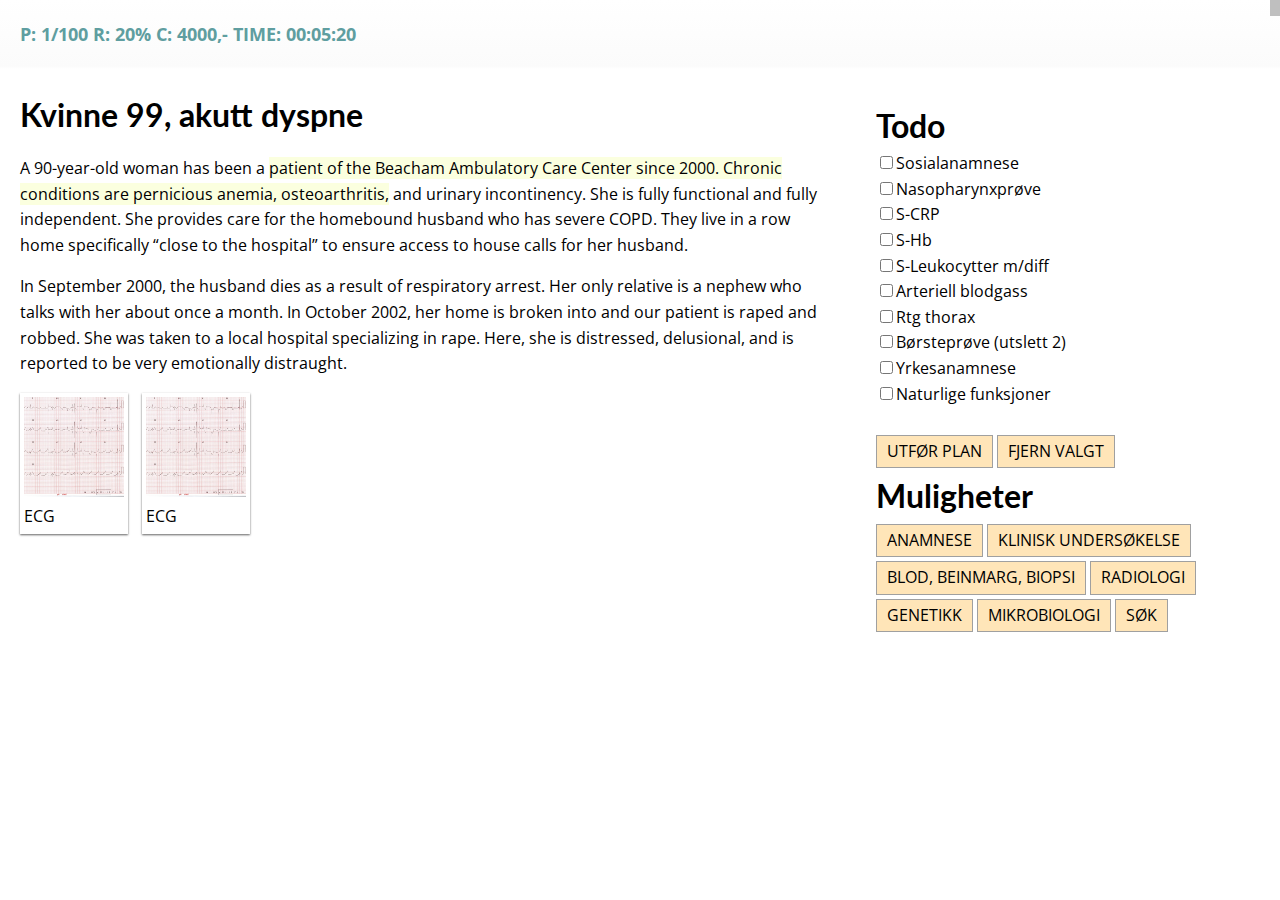
==== misc/design/index.html @ f2dc614e "Screen management on design page" ====
<!DOCTYPE html>
<html lang="en">
<head>
    <link href="style.css" rel="stylesheet" />
    <meta charset="UTF-8">
    <link href='http://fonts.googleapis.com/css?family=Open+Sans:300' rel='stylesheet' type='text/css'>
    <link href='http://fonts.googleapis.com/css?family=Lato:100' rel='stylesheet' type='text/css'>
    <title></title>

    <script src="../../library/client.js" type="text/javascript" ></script>
</head>
<body>
    <div id="debug">
        <ul id="screenlist"></ul>
    </div>

    <div id="playscreen" class="screen">
        <div id="accent_header" class="std_pad">
            P: 1/100 R: 20% C: 4000,- Time: 00:05:20
        </div>
        <div id="case" class="std_pad">
            <h1>Kvinne 99, akutt dyspne</h1>
            <p>
                A 90-year-old woman has been a <span class="flash_highlight">patient of the Beacham Ambulatory Care Center since 2000.  Chronic conditions are pernicious anemia, osteoarthritis,</span> and urinary incontinency.  She is fully functional and fully independent.  She provides care for the homebound husband who has severe COPD.  They live in a row home specifically “close to the hospital” to ensure access to house calls for her husband.

            </p>
            <p>
                In September 2000, the husband dies as a result of respiratory arrest.  Her only relative is a nephew who talks with her about once a month.  In October 2002, her home is broken into and our patient is raped and robbed.  She was taken to a local hospital specializing in rape.  Here, she is distressed, delusional, and is reported to be very emotionally distraught.
            </p>

            <div id="assetbox">
                <div class="asset">
                    <img class="resize110x100" src="ecg.jpg" /><br />
                    ECG
                </div>

                <div class="asset">
                    <img class="resize110x100" src="ecg.jpg" /><br />
                    ECG
                </div>

            </div>
        </div>
        <div id="actions" class="std_pad">
            <h1>Todo</h1>
            <div class="action"><input type="checkbox"/>Sosialanamnese</div>
            <div class="action"><input type="checkbox"/>Nasopharynxprøve</div>
            <div class="action"><input type="checkbox"/>S-CRP</div>
            <div class="action"><input type="checkbox"/>S-Hb</div>
            <div class="action"><input type="checkbox"/>S-Leukocytter m/diff</div>
            <div class="action"><input type="checkbox"/>Arteriell blodgass</div>
            <div class="action"><input type="checkbox"/>Rtg thorax</div>
            <div class="action"><input type="checkbox"/>Børsteprøve (utslett 2)</div>
            <div class="action"><input type="checkbox"/>Yrkesanamnese</div>
            <div class="action"><input type="checkbox"/>Naturlige funksjoner</div>

            <br /><div class="button">Utfør plan</div>
            <div class="button">Fjern valgt</div>
            <h1>Muligheter</h1>
            <div class="button">Anamnese</div>
            <div class="button">Klinisk undersøkelse</div>
            <div class="button">Blod, beinmarg, biopsi</div>
            <div class="button">Radiologi</div>
            <div class="button">Genetikk</div>
            <div class="button">Mikrobiologi</div>
            <div class="button red">Søk</div>
        </div>
        <div id="controls" class="std_pad">


        </div>

    </div>

    <div id="searchscreen" class="screen">
    </div>

    <script src="controller.js" type="text/javascript" ></script>
</body>
</html>
---- misc/design/style.css ----
body { margin:0; padding: 0; font-family: 'Open Sans', sans-serif; line-height: 1.6;}

#debug { position: fixed; width: 300px; right: -290px; top: 0px;
    opacity: 0.5; background-color: gray; }

#debug:hover { right: 0px; }

#accent_header
{
    font-size: large;
    background: linear-gradient(to bottom, rgb(255, 255, 255) 0%,rgb(251, 251, 251) 96%,rgb(255, 255, 255) 100%);
    font-weight: bolder;
    text-transform: uppercase;
    color: cadetblue;

    animation-duration: 0.6s;
    animation-name: slidein_top;
}

#case {
    animation-duration: 0.6s;
    animation-name: slidein_left;
}

#actions {
    animation-duration: 0.6s;
    animation-name: slidein_right;
}

h1 { margin:0; font-family: 'Lato', sans-serif;}

@media screen and (orientation:portrait) {

}

@media screen and (orientation:landscape) {

    #case {

        margin-right: 33%;
    }

    #actions {
        position: absolute;
        width: 30%;
        right: 0px;
        top: 80px;
    }

}

.asset {
    display: inline-block;
    padding: 4px;
    box-shadow: 0px 1px 2px 0px #636363;
    margin-right: 10px;

}

.std_pad {  padding: 20px; }

.red { background-color: rgb(249, 186, 186); }

.resize110x100 {
    width: 100px;
    height:100px;
}

.button {
    border: 1px solid #A0A0A0;
    display: inline-block;
    padding: 3px 10px;
    background-color: #FFE5B8;
    margin: 2px 0;
    text-transform: uppercase;
    cursor: pointer;
}

.header { font-size: x-large; }

.flash_highlight {
    animation-duration: 3s;
    animation-name: flash_highlight;
    background-color: rgba(251, 255, 223, 1);
}


@keyframes flash_highlight {
    from {  background-color: rgb(255, 254, 88);  }
    to {  background-color: rgba(251, 255, 223, 1);  }
}

@keyframes slidein_top {
    from {  transform: translateY(-20%); opacity: 0; }
    to {  }
}

@keyframes slidein_right {
    from {  transform: translateX(20%); opacity: 0;  }
    to {  }
}

@keyframes slidein_left {
    from {  transform: translateX(-20%);opacity: 0;  }
    to {    }
}
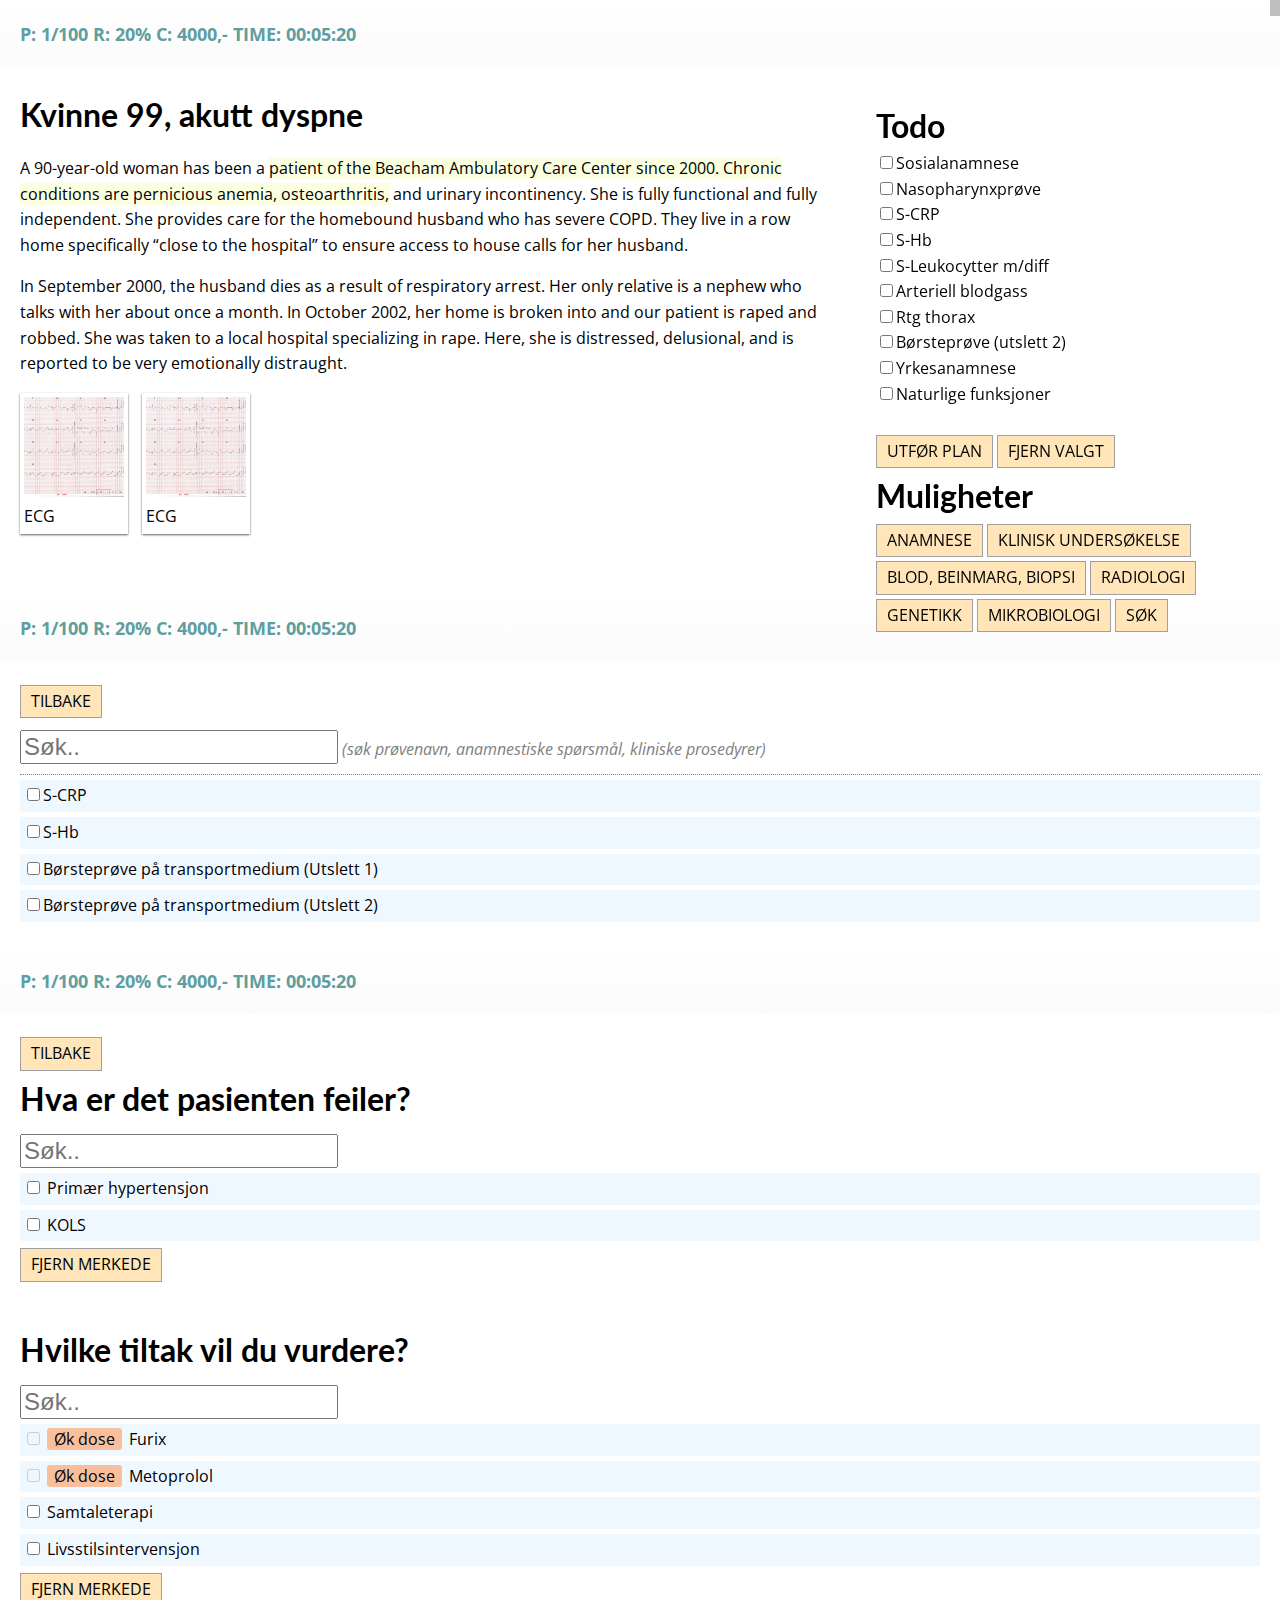
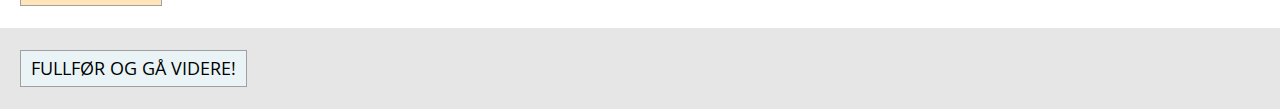
==== commit ce844077: "Search and DnT-screens" ====
--- a/misc/design/index.html
+++ b/misc/design/index.html
@@ -14,65 +14,149 @@
         <ul id="screenlist"></ul>
     </div>
 
-    <div id="playscreen" class="screen">
-        <div id="accent_header" class="std_pad">
-            P: 1/100 R: 20% C: 4000,- Time: 00:05:20
+
+    <div id="root">
+
+        <!-- PLAYSCREEN -->
+        <div id="playscreen" class="screen">
+            <div id="accent_header" class="std_pad">
+                P: 1/100 R: 20% C: 4000,- Time: 00:05:20
+            </div>
+            <div id="case" class="std_pad">
+                <h1>Kvinne 99, akutt dyspne</h1>
+                <p>
+                    A 90-year-old woman has been a <span class="flash_highlight">patient of the Beacham Ambulatory Care Center since 2000.  Chronic conditions are pernicious anemia, osteoarthritis,</span> and urinary incontinency.  She is fully functional and fully independent.  She provides care for the homebound husband who has severe COPD.  They live in a row home specifically “close to the hospital” to ensure access to house calls for her husband.
+
+                </p>
+                <p>
+                    In September 2000, the husband dies as a result of respiratory arrest.  Her only relative is a nephew who talks with her about once a month.  In October 2002, her home is broken into and our patient is raped and robbed.  She was taken to a local hospital specializing in rape.  Here, she is distressed, delusional, and is reported to be very emotionally distraught.
+                </p>
+
+                <div id="assetbox">
+                    <div class="asset">
+                        <img class="resize110x100" src="ecg.jpg" /><br />
+                        ECG
+                    </div>
+
+                    <div class="asset">
+                        <img class="resize110x100" src="ecg.jpg" /><br />
+                        ECG
+                    </div>
+
+                </div>
+            </div>
+            <div id="actions" class="std_pad">
+                <h1>Todo</h1>
+                <div class="action"><input type="checkbox"/>Sosialanamnese</div>
+                <div class="action"><input type="checkbox"/>Nasopharynxprøve</div>
+                <div class="action"><input type="checkbox"/>S-CRP</div>
+                <div class="action"><input type="checkbox"/>S-Hb</div>
+                <div class="action"><input type="checkbox"/>S-Leukocytter m/diff</div>
+                <div class="action"><input type="checkbox"/>Arteriell blodgass</div>
+                <div class="action"><input type="checkbox"/>Rtg thorax</div>
+                <div class="action"><input type="checkbox"/>Børsteprøve (utslett 2)</div>
+                <div class="action"><input type="checkbox"/>Yrkesanamnese</div>
+                <div class="action"><input type="checkbox"/>Naturlige funksjoner</div>
+
+                <br /><div class="button">Utfør plan</div>
+                <div class="button">Fjern valgt</div>
+                <h1>Muligheter</h1>
+                <div class="button">Anamnese</div>
+                <div class="button">Klinisk undersøkelse</div>
+                <div class="button">Blod, beinmarg, biopsi</div>
+                <div class="button">Radiologi</div>
+                <div class="button">Genetikk</div>
+                <div class="button">Mikrobiologi</div>
+                <div class="button red">Søk</div>
+            </div>
+            <div id="controls" class="std_pad">
+
+
+            </div>
+
         </div>
-        <div id="case" class="std_pad">
-            <h1>Kvinne 99, akutt dyspne</h1>
-            <p>
-                A 90-year-old woman has been a <span class="flash_highlight">patient of the Beacham Ambulatory Care Center since 2000.  Chronic conditions are pernicious anemia, osteoarthritis,</span> and urinary incontinency.  She is fully functional and fully independent.  She provides care for the homebound husband who has severe COPD.  They live in a row home specifically “close to the hospital” to ensure access to house calls for her husband.
 
-            </p>
-            <p>
-                In September 2000, the husband dies as a result of respiratory arrest.  Her only relative is a nephew who talks with her about once a month.  In October 2002, her home is broken into and our patient is raped and robbed.  She was taken to a local hospital specializing in rape.  Here, she is distressed, delusional, and is reported to be very emotionally distraught.
-            </p>
+        <!-- SEARCHSCREEN -->
+        <div id="searchscreen" class="screen">
 
-            <div id="assetbox">
-                <div class="asset">
-                    <img class="resize110x100" src="ecg.jpg" /><br />
-                    ECG
+            <div id="accent_header" class="std_pad">
+                P: 1/100 R: 20% C: 4000,- Time: 00:05:20
+            </div>
+
+            <div class="std_pad">
+                <div class="button">Tilbake</div>
+                <div>
+                    <input type="text" class="largesearchbox" placeholder="Søk.." />
+                    <span class="comment">(søk prøvenavn, anamnestiske spørsmål, kliniske prosedyrer)</span>
                 </div>
 
-                <div class="asset">
-                    <img class="resize110x100" src="ecg.jpg" /><br />
-                    ECG
+                <div class="topline">
+                    <div class="searchresult"><input type="checkbox" />S-CRP</div>
+                    <div class="searchresult"><input type="checkbox" />S-Hb</div>
+                    <div class="searchresult"><input type="checkbox" />Børsteprøve på transportmedium (Utslett 1)</div>
+                    <div class="searchresult"><input type="checkbox" />Børsteprøve på transportmedium (Utslett 2)</div>
+                </div>
+            </div>
+        </div>
+
+        <!-- DnTSCREEN -->
+        <div id="dntscreen" class="screen">
+            <div id="accent_header" class="std_pad">
+                P: 1/100 R: 20% C: 4000,- Time: 00:05:20
+            </div>
+
+            <div class="std_pad">
+                <div class="button">Tilbake</div>
+                <h1 >
+                    Hva er det pasienten feiler?
+                </h1>
+                <input type="text" class="largesearchbox" placeholder="Søk.." />
+                <div>
+                    <div class="searchresult"><input type="checkbox" /> Primær hypertensjon</div>
+                    <div class="searchresult"><input type="checkbox" /> KOLS</div>
+                </div>
+                <div>
+                    <div class="button">Fjern merkede</div>
+
                 </div>
 
             </div>
+
+            <div class="std_pad">
+                <h1>
+                    Hvilke tiltak vil du vurdere?
+                </h1>
+
+                <input type="text" class="largesearchbox" placeholder="Søk.." />
+                <div>
+                    <div class="searchresult"><input type="checkbox" disabled="true" /> <div class="dosetoggle">Øk dose</div>Furix</div>
+                    <div class="searchresult"><input type="checkbox" disabled="true"  /> <div class="dosetoggle">Øk dose</div>Metoprolol</div>
+                    <div class="searchresult"><input type="checkbox" /> Samtaleterapi</div>
+                    <div class="searchresult"><input type="checkbox" /> Livsstilsintervensjon</div>
+                </div>
+                <div>
+                    <div class="button">Fjern merkede</div>
+                </div>
+            </div>
+
+            <div class="std_pad buttonbar" >
+                <div class="button completetbutton_mod">Fullfør og gå videre!</div>
+            </div>
         </div>
-        <div id="actions" class="std_pad">
-            <h1>Todo</h1>
-            <div class="action"><input type="checkbox"/>Sosialanamnese</div>
-            <div class="action"><input type="checkbox"/>Nasopharynxprøve</div>
-            <div class="action"><input type="checkbox"/>S-CRP</div>
-            <div class="action"><input type="checkbox"/>S-Hb</div>
-            <div class="action"><input type="checkbox"/>S-Leukocytter m/diff</div>
-            <div class="action"><input type="checkbox"/>Arteriell blodgass</div>
-            <div class="action"><input type="checkbox"/>Rtg thorax</div>
-            <div class="action"><input type="checkbox"/>Børsteprøve (utslett 2)</div>
-            <div class="action"><input type="checkbox"/>Yrkesanamnese</div>
-            <div class="action"><input type="checkbox"/>Naturlige funksjoner</div>
 
-            <br /><div class="button">Utfør plan</div>
-            <div class="button">Fjern valgt</div>
-            <h1>Muligheter</h1>
-            <div class="button">Anamnese</div>
-            <div class="button">Klinisk undersøkelse</div>
-            <div class="button">Blod, beinmarg, biopsi</div>
-            <div class="button">Radiologi</div>
-            <div class="button">Genetikk</div>
-            <div class="button">Mikrobiologi</div>
-            <div class="button red">Søk</div>
+        <!-- QUIZSCREEN -->
+        <div id="quizscreen" class="screen">
         </div>
-        <div id="controls" class="std_pad">
+
+        <!-- SnCSCREEN -->
+        <div id="sncscreen" class="screen">
+        </div>
+
+        <!-- MENUSCREEN -->
+        <div id="menuscreen" class="screen">
+        </div>
 
 
-        </div>
-
-    </div>
-
-    <div id="searchscreen" class="screen">
     </div>
 
     <script src="controller.js" type="text/javascript" ></script>
--- a/misc/design/style.css
+++ b/misc/design/style.css
@@ -4,6 +4,12 @@
     opacity: 0.5; background-color: gray; }
 
 #debug:hover { right: 0px; }
+
+.screen {
+    animation-duration: 0.0s;
+    animation-name: slidein_left;
+
+}
 
 #accent_header
 {
@@ -12,19 +18,14 @@
     font-weight: bolder;
     text-transform: uppercase;
     color: cadetblue;
-
-    animation-duration: 0.6s;
-    animation-name: slidein_top;
 }
 
 #case {
-    animation-duration: 0.6s;
-    animation-name: slidein_left;
+
 }
 
 #actions {
-    animation-duration: 0.6s;
-    animation-name: slidein_right;
+
 }
 
 h1 { margin:0; font-family: 'Lato', sans-serif;}
@@ -59,6 +60,13 @@
 
 .std_pad {  padding: 20px; }
 
+
+
+.topline {
+    margin-top: 10px;
+    border-top: 1px dotted gray;
+}
+
 .red { background-color: rgb(249, 186, 186); }
 
 .resize110x100 {
@@ -76,6 +84,16 @@
     cursor: pointer;
 }
 
+.buttonbar {
+    background-color: #E6E6E6;
+}
+
+
+.completetbutton_mod {
+    background-color: #EAF4F7;
+    font-size: large;
+}
+
 .header { font-size: x-large; }
 
 .flash_highlight {
@@ -84,23 +102,48 @@
     background-color: rgba(251, 255, 223, 1);
 }
 
+.largesearchbox {
+    font-size: x-large;
+    margin-top:10px;
+
+}
+
+.comment {
+    font-style: italic;
+    color: gray;
+}
+
+.searchresult {
+    background-color: aliceblue;
+    margin: 5px 0;
+    padding: 3px;
+    cursor: pointer;
+}
+
+.dosetoggle {
+    display: inline;
+    margin-right: 7px;
+    border-radius: 3px;
+    background-color: #F9BF9D;
+    padding: 0px 7px;
+    
+}
+
+.searchresult:hover { background-color: #FFE5B8; }
+
 
 @keyframes flash_highlight {
     from {  background-color: rgb(255, 254, 88);  }
     to {  background-color: rgba(251, 255, 223, 1);  }
 }
 
-@keyframes slidein_top {
-    from {  transform: translateY(-20%); opacity: 0; }
-    to {  }
-}
 
 @keyframes slidein_right {
-    from {  transform: translateX(20%); opacity: 0;  }
+    from {  /*transform: translateX(20%); opacity: 0; */ opacity: 0.5; }
     to {  }
 }
 
 @keyframes slidein_left {
-    from {  transform: translateX(-20%);opacity: 0;  }
+    from { /*transform: translateX(-20%);opacity: 0; */ opacity: 0.5; }
     to {    }
 }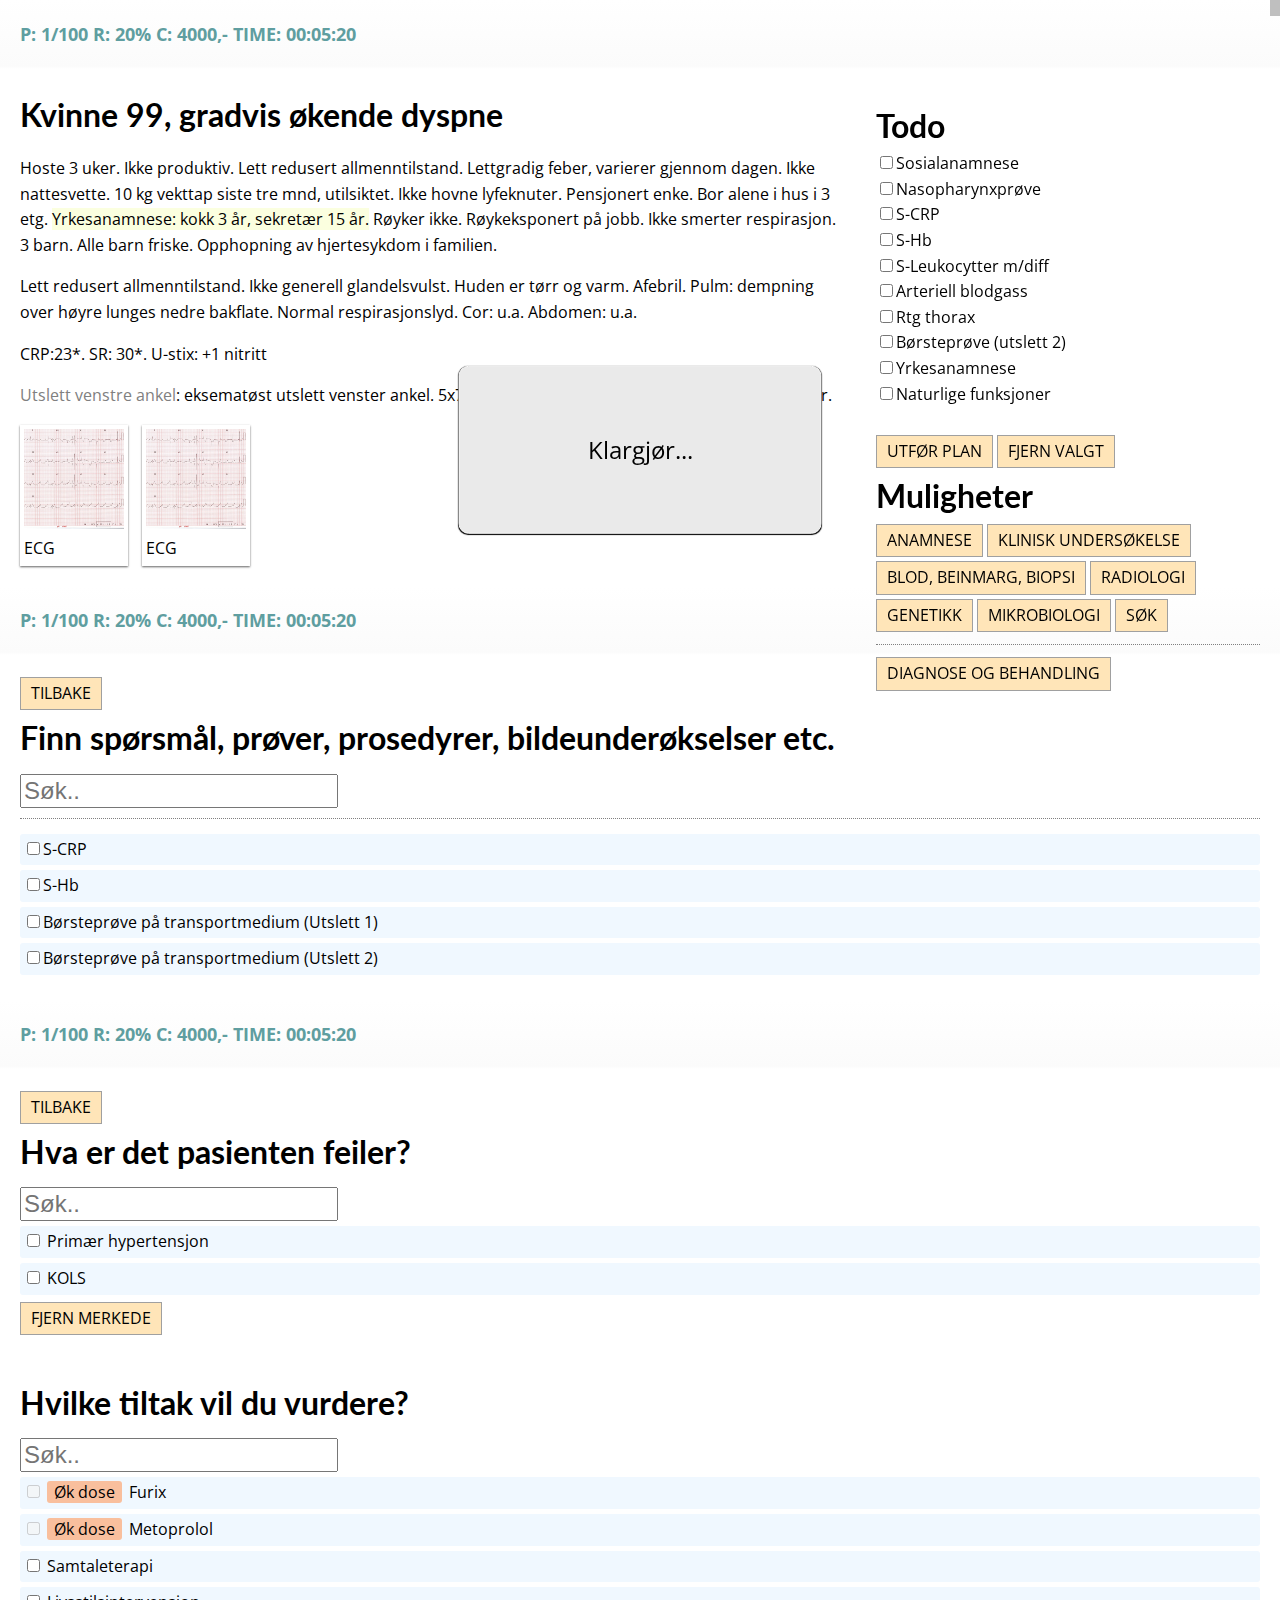
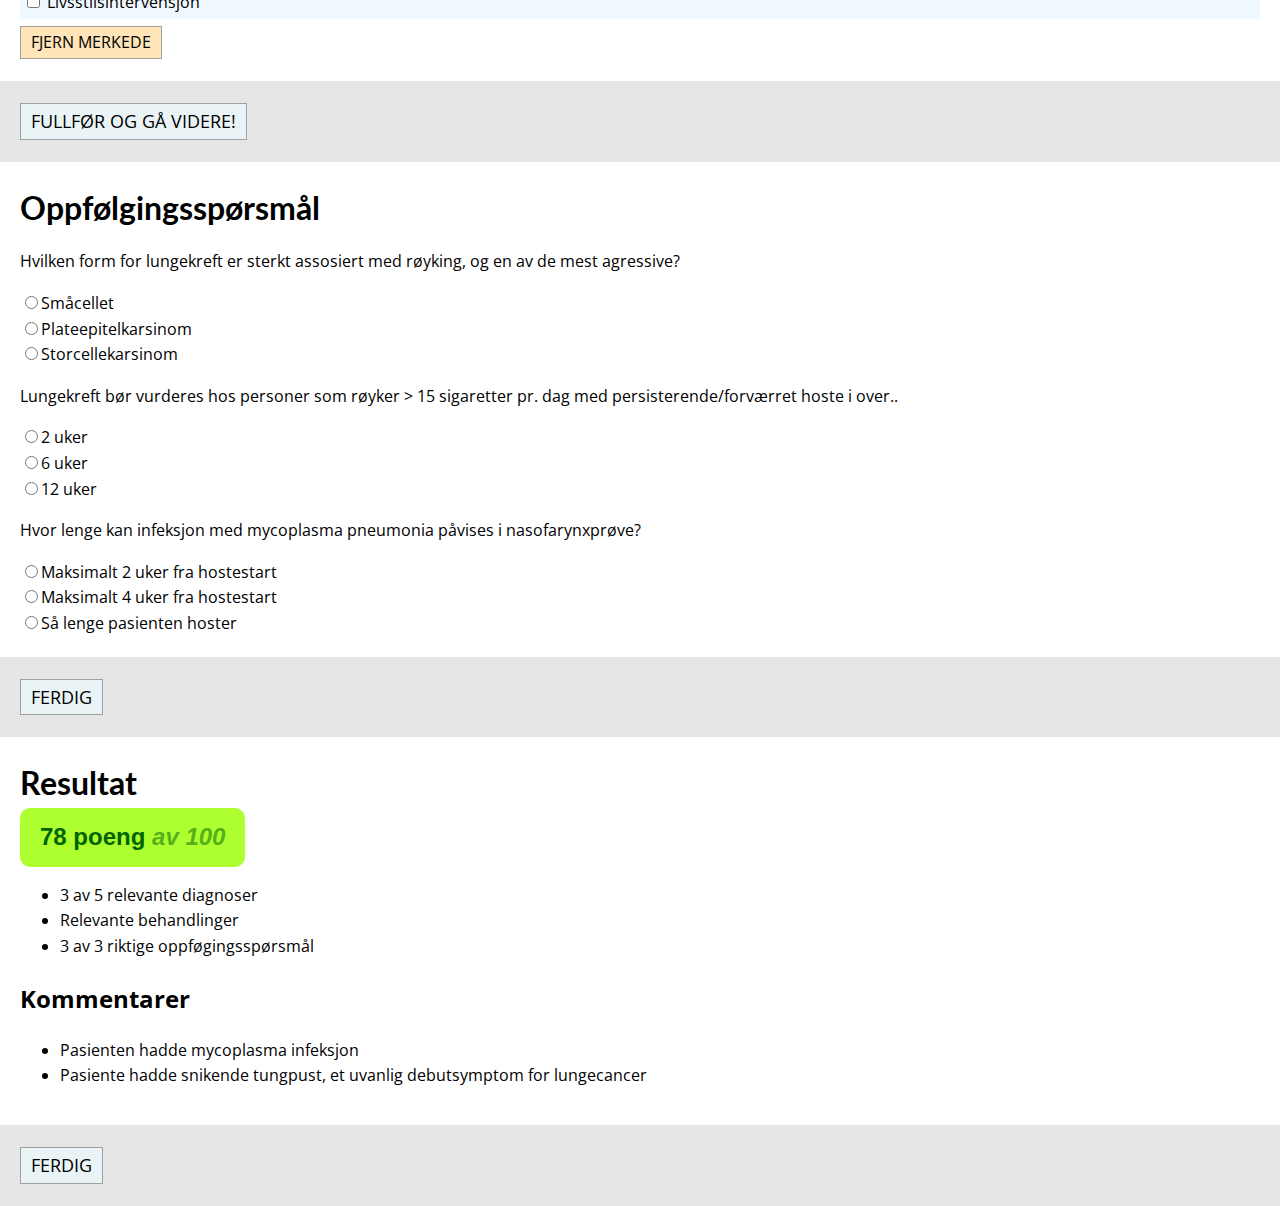
==== commit 8013b6ca: "Design work" ====
--- a/misc/design/index.html
+++ b/misc/design/index.html
@@ -23,14 +23,16 @@
                 P: 1/100 R: 20% C: 4000,- Time: 00:05:20
             </div>
             <div id="case" class="std_pad">
-                <h1>Kvinne 99, akutt dyspne</h1>
+                <h1>Kvinne 99, gradvis økende dyspne</h1>
                 <p>
-                    A 90-year-old woman has been a <span class="flash_highlight">patient of the Beacham Ambulatory Care Center since 2000.  Chronic conditions are pernicious anemia, osteoarthritis,</span> and urinary incontinency.  She is fully functional and fully independent.  She provides care for the homebound husband who has severe COPD.  They live in a row home specifically “close to the hospital” to ensure access to house calls for her husband.
-
+                   Hoste 3 uker.  Ikke produktiv.  Lett redusert allmenntilstand. Lettgradig feber, varierer gjennom dagen.  Ikke nattesvette.  10 kg vekttap siste tre mnd, utilsiktet. Ikke hovne lyfeknuter.  Pensjonert enke.  Bor alene i hus i 3 etg.  <span class="flash_highlight">Yrkesanamnese: kokk 3 år, sekretær 15 år.</span>  Røyker ikke.  Røykeksponert på jobb.  Ikke smerter respirasjon.  3 barn.  Alle barn friske.  Opphopning av hjertesykdom i familien.
                 </p>
                 <p>
-                    In September 2000, the husband dies as a result of respiratory arrest.  Her only relative is a nephew who talks with her about once a month.  In October 2002, her home is broken into and our patient is raped and robbed.  She was taken to a local hospital specializing in rape.  Here, she is distressed, delusional, and is reported to be very emotionally distraught.
+                    Lett redusert allmenntilstand.  Ikke generell glandelsvulst.  Huden er tørr og varm.  Afebril.  Pulm: dempning over høyre lunges nedre bakflate. Normal respirasjonslyd. Cor: u.a.  Abdomen: u.a.
                 </p>
+                <p>CRP:23*. SR: 30*. U-stix: +1 nitritt</p>
+
+                <p><span class="problem_title">Utslett venstre ankel</span>: eksematøst utslett venster ankel. 5x7 cm areal. Ikke palpasjonsømt.  Klør. Gule kruster. </p>
 
                 <div id="assetbox">
                     <div class="asset">
@@ -60,18 +62,23 @@
 
                 <br /><div class="button">Utfør plan</div>
                 <div class="button">Fjern valgt</div>
-                <h1>Muligheter</h1>
-                <div class="button">Anamnese</div>
-                <div class="button">Klinisk undersøkelse</div>
-                <div class="button">Blod, beinmarg, biopsi</div>
-                <div class="button">Radiologi</div>
-                <div class="button">Genetikk</div>
-                <div class="button">Mikrobiologi</div>
-                <div class="button red">Søk</div>
-            </div>
-            <div id="controls" class="std_pad">
-
-
+
+                <div>
+                    <h1>Muligheter</h1>
+                    <div class="button">Anamnese</div>
+                    <div class="button">Klinisk undersøkelse</div>
+                    <div class="button">Blod, beinmarg, biopsi</div>
+                    <div class="button">Radiologi</div>
+                    <div class="button">Genetikk</div>
+                    <div class="button">Mikrobiologi</div>
+                    <div class="button red">Søk</div>
+
+                    <div id="controls" class="topline">
+
+                        <div class="button red ">Diagnose og behandling</div>
+
+                    </div>
+                </div>
             </div>
 
         </div>
@@ -85,9 +92,9 @@
 
             <div class="std_pad">
                 <div class="button">Tilbake</div>
+                <h1>Finn spørsmål, prøver, prosedyrer, bildeunderøkselser etc.</h1>
                 <div>
                     <input type="text" class="largesearchbox" placeholder="Søk.." />
-                    <span class="comment">(søk prøvenavn, anamnestiske spørsmål, kliniske prosedyrer)</span>
                 </div>
 
                 <div class="topline">
@@ -146,14 +153,63 @@
 
         <!-- QUIZSCREEN -->
         <div id="quizscreen" class="screen">
+            <div class="std_pad">
+                <h1>Oppfølgingsspørsmål</h1>
+                <p>Hvilken form for lungekreft er sterkt assosiert med røyking, og en av de mest agressive?</p>
+                <input type="radio" name="q1" /><label>Småcellet</label><br />
+                <input type="radio" name="q1"  /><label>Plateepitelkarsinom</label><br />
+                <input type="radio" name="q1"  /><label>Storcellekarsinom</label>
+
+                <p>Lungekreft bør vurderes hos personer som røyker > 15 sigaretter pr. dag med persisterende/forværret hoste i over..</p>
+                <input type="radio" name="q2" /><label>2 uker</label><br />
+                <input type="radio" name="q2"  /><label>6 uker</label><br />
+                <input type="radio" name="q2"  /><label>12 uker</label>
+
+                <p>Hvor lenge kan infeksjon med mycoplasma pneumonia påvises i nasofarynxprøve?</p>
+                <input type="radio" name="q3" /><label>Maksimalt 2 uker fra hostestart</label><br />
+                <input type="radio" name="q3"  /><label>Maksimalt 4 uker fra hostestart</label><br />
+                <input type="radio" name="q3"  /><label>Så lenge pasienten hoster</label>
+            </div>
+
+            <div class="std_pad buttonbar" >
+                <div class="button completetbutton_mod">Ferdig</div>
+            </div>
+
         </div>
 
         <!-- SnCSCREEN -->
         <div id="sncscreen" class="screen">
+            <div class="std_pad">
+                <h1>Resultat</h1>
+                <div class="score">78 poeng <span class="comment">av 100</span></div>
+                <div>
+                    <ul>
+                        <li>3 av 5 relevante diagnoser</li>
+                        <li>Relevante behandlinger</li>
+                        <li>3 av 3 riktige oppføgingsspørsmål</li>
+                    </ul>
+                </div>
+                <div>
+                    <h2>Kommentarer</h2>
+                    <ul>
+                        <li>Pasienten hadde mycoplasma infeksjon </li>
+                        <li>Pasiente hadde snikende tungpust, et uvanlig debutsymptom for lungecancer</li>
+                    </ul>
+                </div>
+            </div>
+
+            <div class="std_pad buttonbar" >
+                <div class="button completetbutton_mod">Ferdig</div>
+            </div>
         </div>
 
         <!-- MENUSCREEN -->
         <div id="menuscreen" class="screen">
+            <div class="centercomplete">Klargjør...</div>
+        </div>
+
+        <!-- MENUSCREEN -->
+        <div id="loadscreen" class="screen">
         </div>
 
 
--- a/misc/design/style.css
+++ b/misc/design/style.css
@@ -60,10 +60,12 @@
 
 .std_pad {  padding: 20px; }
 
+.top_margin10px {  margin-top:10px; }
 
 
 .topline {
     margin-top: 10px;
+    padding-top:10px;
     border-top: 1px dotted gray;
 }
 
@@ -72,6 +74,22 @@
 .resize110x100 {
     width: 100px;
     height:100px;
+}
+
+
+.centercomplete {
+    font-size: x-large;
+    background-color: #EAEAEA;
+    padding: 5% 10%;
+    cursor: pointer;
+    border-radius: 10px;
+    box-shadow: 0px 1px 1px black;
+    border: 1px solid #F7F7F7;
+
+    position: fixed;
+    left: 50%;
+    top: 50%;
+    transform: translate(-50%,-50%);
 }
 
 .button {
@@ -96,6 +114,8 @@
 
 .header { font-size: x-large; }
 
+.problem_title {  color: gray;}
+
 .flash_highlight {
     animation-duration: 3s;
     animation-name: flash_highlight;
@@ -110,14 +130,16 @@
 
 .comment {
     font-style: italic;
-    color: gray;
+    opacity: 0.5;
 }
+
 
 .searchresult {
     background-color: aliceblue;
     margin: 5px 0;
     padding: 3px;
     cursor: pointer;
+    border-radius: 3px;
 }
 
 .dosetoggle {
@@ -131,6 +153,18 @@
 
 .searchresult:hover { background-color: #FFE5B8; }
 
+
+.score {
+    font-size: x-large;
+    padding: 10px 20px;
+    background-color: greenyellow;
+    border-radius: 10px;
+    display: inline-block;
+    color: darkgreen;
+    font-family: sans-serif;
+    font-weight: bold;
+
+}
 
 @keyframes flash_highlight {
     from {  background-color: rgb(255, 254, 88);  }
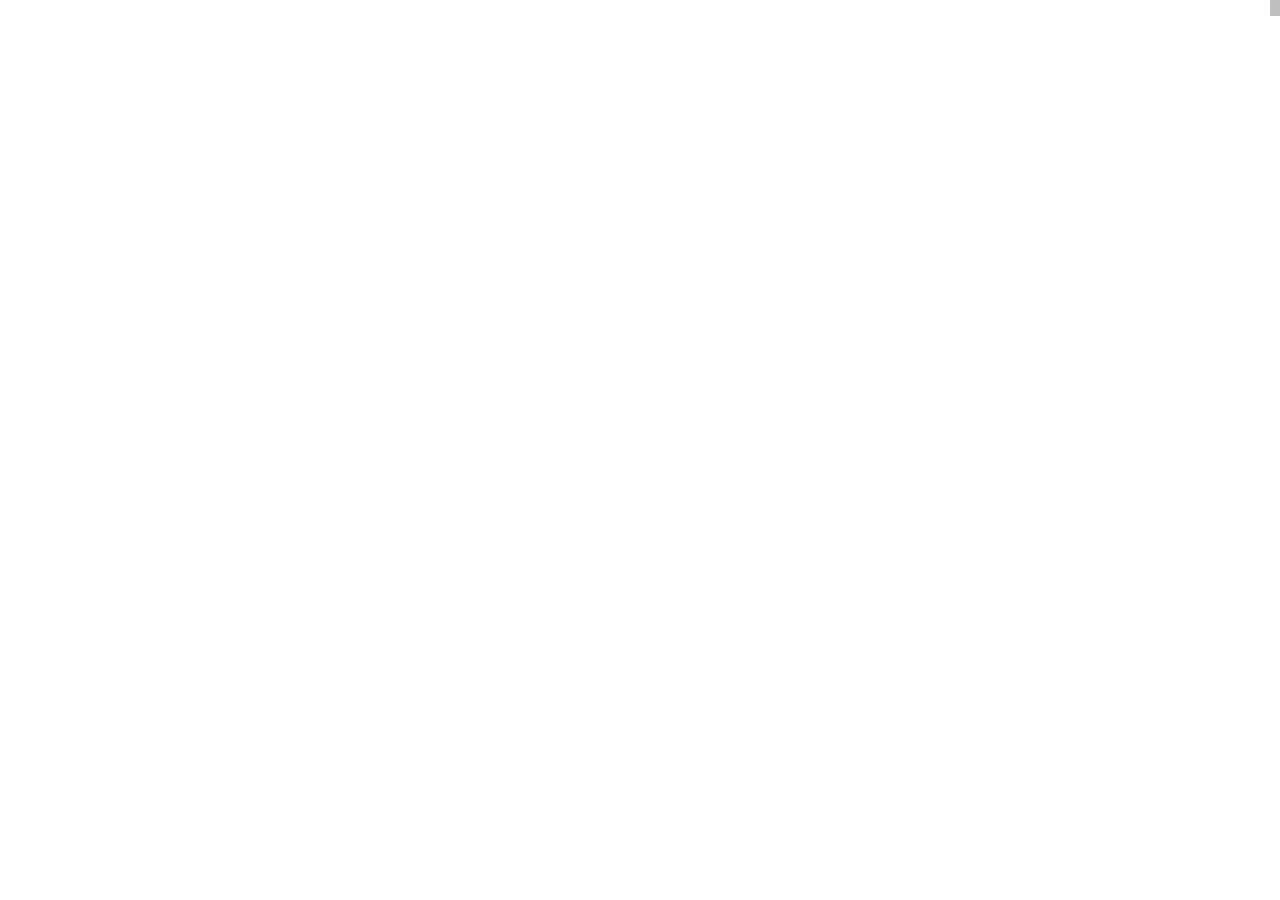
==== commit 4d24072b: "Design work" ====
--- a/misc/design/index.html
+++ b/misc/design/index.html
@@ -14,7 +14,7 @@
         <ul id="screenlist"></ul>
     </div>
 
-
+    <div class="accent"></div>
     <div id="root">
 
         <!-- PLAYSCREEN -->
@@ -75,11 +75,12 @@
 
                     <div id="controls" class="topline">
 
-                        <div class="button red ">Diagnose og behandling</div>
-
-                    </div>
-                </div>
-            </div>
+                        <div class="button completetbutton_mod">Diagnose og behandling</div>
+
+                    </div>
+                </div>
+            </div>
+
 
         </div>
 
@@ -114,22 +115,24 @@
 
             <div class="std_pad">
                 <div class="button">Tilbake</div>
-                <h1 >
-                    Hva er det pasienten feiler?
-                </h1>
-                <input type="text" class="largesearchbox" placeholder="Søk.." />
-                <div>
-                    <div class="searchresult"><input type="checkbox" /> Primær hypertensjon</div>
-                    <div class="searchresult"><input type="checkbox" /> KOLS</div>
-                </div>
-                <div>
-                    <div class="button">Fjern merkede</div>
-
-                </div>
-
-            </div>
-
-            <div class="std_pad">
+                <div class="snapleft_on_landscape">
+                    <h1 >
+                        Hva er det pasienten feiler?
+                    </h1>
+                    <input type="text" class="largesearchbox" placeholder="Søk.." />
+                    <div>
+                        <div class="searchresult"><input type="checkbox" /> Primær hypertensjon</div>
+                        <div class="searchresult"><input type="checkbox" /> KOLS</div>
+                    </div>
+                    <div>
+                        <div class="button">Fjern merkede</div>
+
+                    </div>
+                </div>
+
+            </div>
+
+            <div class="std_pad snapright_on_landscape">
                 <h1>
                     Hvilke tiltak vil du vurdere?
                 </h1>
@@ -203,15 +206,10 @@
             </div>
         </div>
 
-        <!-- MENUSCREEN -->
-        <div id="menuscreen" class="screen">
+        <!-- LOADSCREEN -->
+        <div id="loadscreen" class="screen">
             <div class="centercomplete">Klargjør...</div>
         </div>
-
-        <!-- MENUSCREEN -->
-        <div id="loadscreen" class="screen">
-        </div>
-
 
     </div>
 
--- a/misc/design/style.css
+++ b/misc/design/style.css
@@ -1,13 +1,15 @@
 body { margin:0; padding: 0; font-family: 'Open Sans', sans-serif; line-height: 1.6;}
 
 #debug { position: fixed; width: 300px; right: -290px; top: 0px;
-    opacity: 0.5; background-color: gray; }
+    opacity: 0.5; background-color: gray;
+    z-index: 99;}
 
 #debug:hover { right: 0px; }
 
 .screen {
     animation-duration: 0.0s;
     animation-name: slidein_left;
+    display:none;
 
 }
 
@@ -48,6 +50,15 @@
         top: 80px;
     }
 
+    .snapleft_on_landscape {
+
+    }
+
+    .snapright_on_landscape {
+
+    }
+
+
 }
 
 .asset {
@@ -61,6 +72,7 @@
 .std_pad {  padding: 20px; }
 
 .top_margin10px {  margin-top:10px; }
+
 
 
 .topline {
